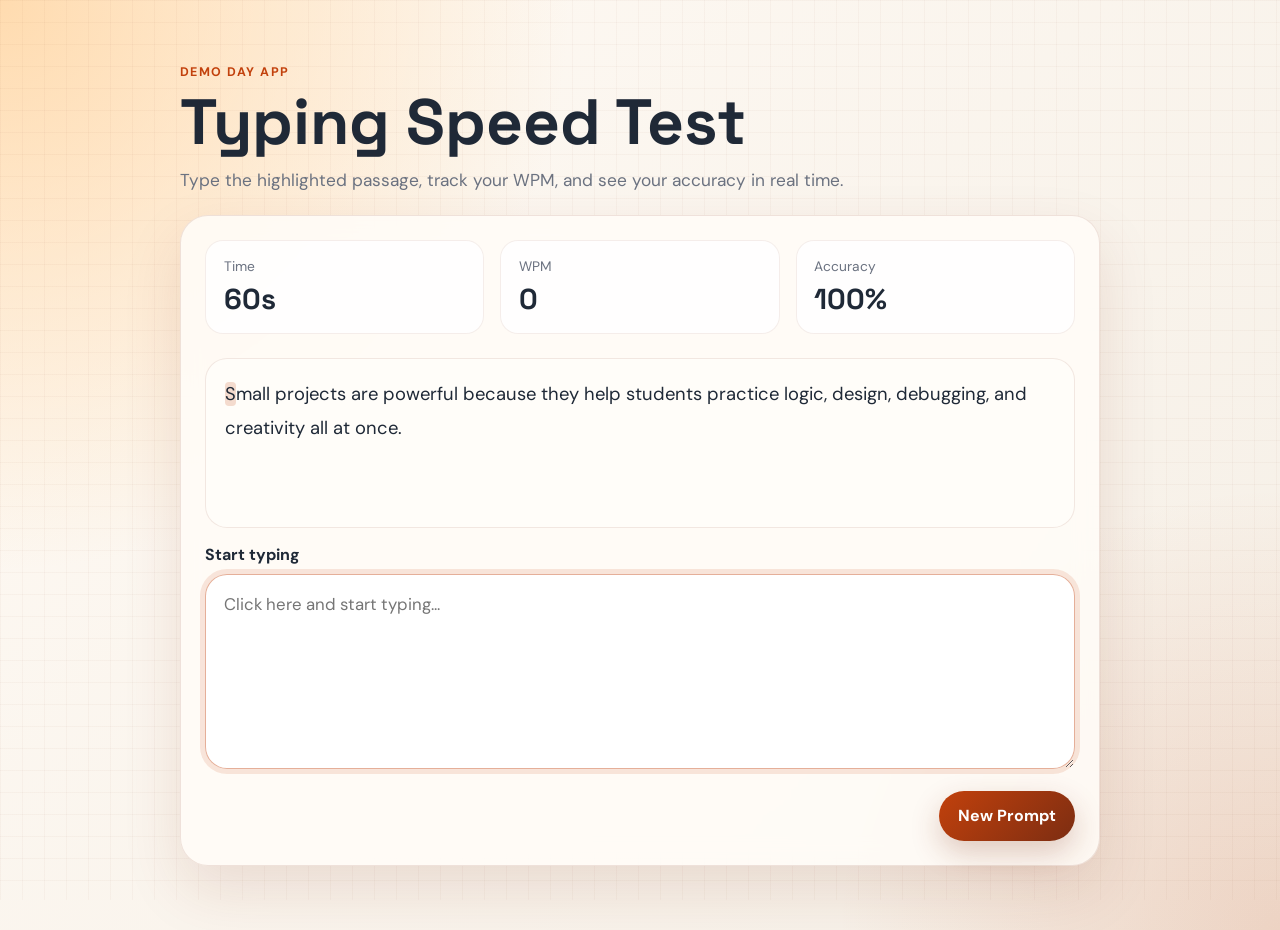
==== index.html @ 07a848f8 "Add typing speed test demo" ====
<!DOCTYPE html>
<html lang="en">
  <head>
    <meta charset="UTF-8" />
    <meta name="viewport" content="width=device-width, initial-scale=1.0" />
    <title>Typing Speed Test</title>
    <link rel="preconnect" href="https://fonts.googleapis.com" />
    <link rel="preconnect" href="https://fonts.gstatic.com" crossorigin />
    <link
      href="https://fonts.googleapis.com/css2?family=DM+Sans:wght@400;500;700&family=Space+Grotesk:wght@500;700&display=swap"
      rel="stylesheet"
    />
    <link rel="stylesheet" href="./style.css" />
  </head>
  <body>
    <main class="app-shell">
      <section class="hero">
        <p class="eyebrow">Demo Day App</p>
        <h1>Typing Speed Test</h1>
        <p class="subtitle">
          Type the highlighted passage, track your WPM, and see your accuracy in
          real time.
        </p>
      </section>

      <section class="panel">
        <div class="stats" aria-label="Typing stats">
          <div class="stat-card">
            <span class="stat-label">Time</span>
            <strong id="timeLeft">60s</strong>
          </div>
          <div class="stat-card">
            <span class="stat-label">WPM</span>
            <strong id="wpm">0</strong>
          </div>
          <div class="stat-card">
            <span class="stat-label">Accuracy</span>
            <strong id="accuracy">100%</strong>
          </div>
        </div>

        <div class="prompt-box" id="prompt" aria-live="polite"></div>

        <label class="input-label" for="typingInput">Start typing</label>
        <textarea
          id="typingInput"
          rows="6"
          spellcheck="false"
          autocomplete="off"
          autocorrect="off"
          autocapitalize="off"
          placeholder="Click here and start typing..."
        ></textarea>

        <div class="actions">
          <button id="restartButton" type="button">New Prompt</button>
        </div>
      </section>
    </main>

    <script src="./script.js"></script>
  </body>
</html>
---- style.css ----
:root {
  color-scheme: light;
  --bg: #f5efe6;
  --bg-accent: #ffd8a8;
  --panel: rgba(255, 252, 247, 0.88);
  --text: #1f2937;
  --muted: #6b7280;
  --primary: #c2410c;
  --primary-dark: #7c2d12;
  --success: #15803d;
  --error: #b91c1c;
  --border: rgba(124, 45, 18, 0.12);
  --shadow: 0 24px 60px rgba(124, 45, 18, 0.12);
}

* {
  box-sizing: border-box;
}

body {
  margin: 0;
  min-height: 100vh;
  font-family: "DM Sans", sans-serif;
  color: var(--text);
  background:
    radial-gradient(circle at top left, rgba(255, 216, 168, 0.9), transparent 36%),
    radial-gradient(circle at bottom right, rgba(194, 65, 12, 0.16), transparent 28%),
    linear-gradient(135deg, #fffaf4 0%, var(--bg) 100%);
}

body::before {
  content: "";
  position: fixed;
  inset: 0;
  background-image:
    linear-gradient(rgba(124, 45, 18, 0.03) 1px, transparent 1px),
    linear-gradient(90deg, rgba(124, 45, 18, 0.03) 1px, transparent 1px);
  background-size: 22px 22px;
  pointer-events: none;
}

.app-shell {
  width: min(920px, calc(100% - 2rem));
  margin: 0 auto;
  padding: 4rem 0;
}

.hero {
  margin-bottom: 1.5rem;
}

.eyebrow {
  margin: 0 0 0.75rem;
  color: var(--primary);
  text-transform: uppercase;
  letter-spacing: 0.12em;
  font-size: 0.78rem;
  font-weight: 700;
}

h1 {
  margin: 0;
  font-family: "Space Grotesk", sans-serif;
  font-size: clamp(2.4rem, 5vw, 4.5rem);
  line-height: 0.95;
}

.subtitle {
  max-width: 48rem;
  margin: 1rem 0 0;
  color: var(--muted);
  font-size: 1.08rem;
}

.panel {
  background: var(--panel);
  border: 1px solid var(--border);
  border-radius: 28px;
  box-shadow: var(--shadow);
  backdrop-filter: blur(12px);
  padding: 1.5rem;
}

.stats {
  display: grid;
  grid-template-columns: repeat(3, minmax(0, 1fr));
  gap: 1rem;
  margin-bottom: 1.5rem;
}

.stat-card {
  padding: 1rem 1.1rem;
  border-radius: 18px;
  background: rgba(255, 255, 255, 0.8);
  border: 1px solid rgba(124, 45, 18, 0.08);
}

.stat-label {
  display: block;
  color: var(--muted);
  font-size: 0.86rem;
  margin-bottom: 0.4rem;
}

.stat-card strong {
  font-size: 1.8rem;
  font-family: "Space Grotesk", sans-serif;
}

.prompt-box {
  min-height: 170px;
  padding: 1.2rem;
  border-radius: 22px;
  background: #fffdf9;
  border: 1px solid rgba(124, 45, 18, 0.1);
  font-size: 1.15rem;
  line-height: 1.8;
  margin-bottom: 1rem;
}

.prompt-box span.correct {
  color: var(--success);
}

.prompt-box span.incorrect {
  color: var(--error);
  background: rgba(185, 28, 28, 0.12);
  border-radius: 4px;
}

.prompt-box span.current {
  background: rgba(194, 65, 12, 0.18);
  border-radius: 4px;
}

.input-label {
  display: inline-block;
  margin-bottom: 0.6rem;
  font-weight: 700;
}

textarea {
  width: 100%;
  padding: 1rem 1.1rem;
  border-radius: 22px;
  border: 1px solid rgba(124, 45, 18, 0.16);
  font: inherit;
  font-size: 1.05rem;
  line-height: 1.6;
  color: var(--text);
  background: rgba(255, 255, 255, 0.96);
  resize: vertical;
  transition: border-color 0.2s ease, box-shadow 0.2s ease, transform 0.2s ease;
}

textarea:focus {
  outline: none;
  border-color: rgba(194, 65, 12, 0.42);
  box-shadow: 0 0 0 5px rgba(194, 65, 12, 0.12);
  transform: translateY(-1px);
}

.actions {
  display: flex;
  justify-content: flex-end;
  margin-top: 1rem;
}

button {
  border: 0;
  border-radius: 999px;
  padding: 0.9rem 1.2rem;
  background: linear-gradient(135deg, var(--primary) 0%, var(--primary-dark) 100%);
  color: white;
  font: inherit;
  font-weight: 700;
  cursor: pointer;
  box-shadow: 0 12px 30px rgba(124, 45, 18, 0.24);
}

button:hover {
  filter: brightness(1.05);
}

button:active {
  transform: translateY(1px);
}

@media (max-width: 680px) {
  .app-shell {
    width: min(100% - 1rem, 920px);
    padding: 1.2rem 0 2rem;
  }

  .panel {
    padding: 1rem;
    border-radius: 22px;
  }

  .stats {
    grid-template-columns: 1fr;
  }

  .prompt-box {
    min-height: 220px;
  }
}
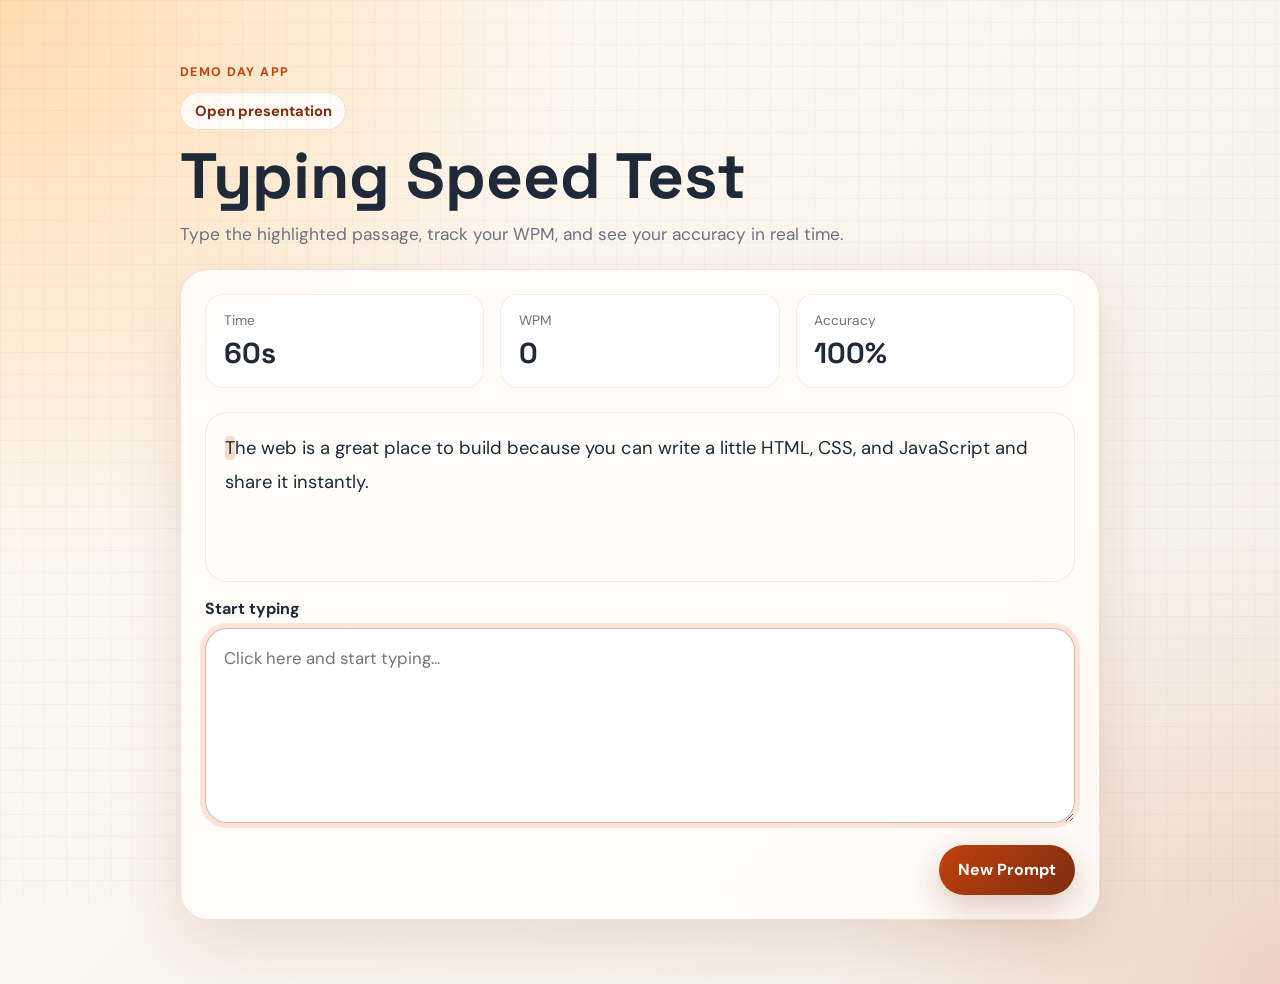
==== commit 9a81a137: "Add Reveal.js presentation deck" ====
--- a/index.html
+++ b/index.html
@@ -16,6 +16,7 @@
     <main class="app-shell">
       <section class="hero">
         <p class="eyebrow">Demo Day App</p>
+        <a class="hero-link" href="./slides.html">Open presentation</a>
         <h1>Typing Speed Test</h1>
         <p class="subtitle">
           Type the highlighted passage, track your WPM, and see your accuracy in
--- a/style.css
+++ b/style.css
@@ -58,6 +58,24 @@
   font-weight: 700;
 }
 
+.hero-link {
+  display: inline-flex;
+  align-items: center;
+  margin-bottom: 1rem;
+  padding: 0.5rem 0.85rem;
+  border-radius: 999px;
+  background: rgba(255, 255, 255, 0.8);
+  color: var(--primary-dark);
+  border: 1px solid rgba(124, 45, 18, 0.12);
+  font-size: 0.92rem;
+  font-weight: 700;
+  text-decoration: none;
+}
+
+.hero-link:hover {
+  background: white;
+}
+
 h1 {
   margin: 0;
   font-family: "Space Grotesk", sans-serif;
